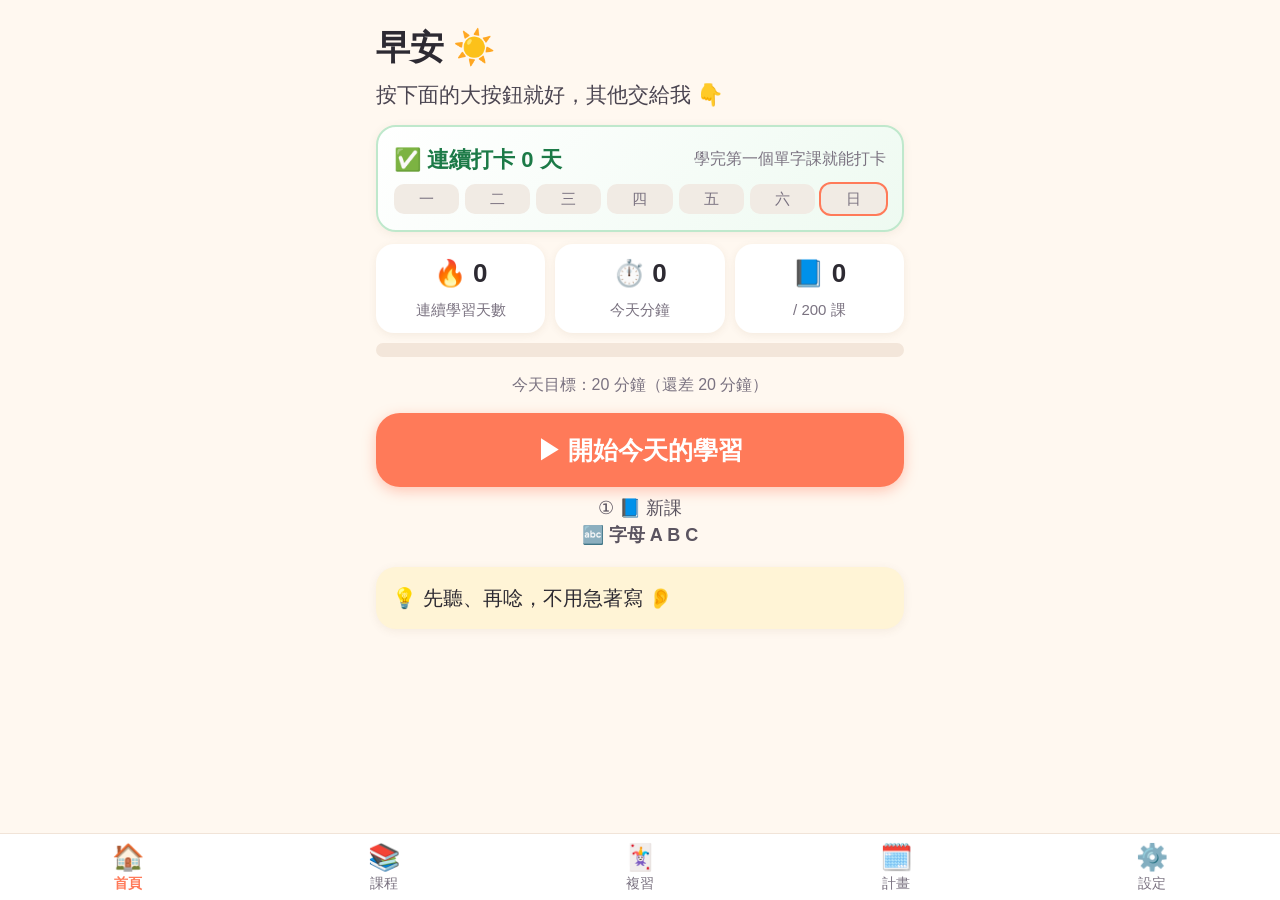
==== index.html @ 24a665cb "English learning PWA" ====
<!DOCTYPE html>
<html lang="zh-Hant">
<head>
<meta charset="utf-8">
<meta name="viewport" content="width=device-width, initial-scale=1, viewport-fit=cover">
<title>英文從零開始</title>
<meta name="description" content="給完全零基礎的中文使用者：從 ABC 開始，一步一步學英文">
<meta name="theme-color" content="#ff7a59">
<meta name="apple-mobile-web-app-capable" content="yes">
<meta name="mobile-web-app-capable" content="yes">
<meta name="apple-mobile-web-app-status-bar-style" content="default">
<meta name="apple-mobile-web-app-title" content="英文從零">
<link rel="apple-touch-icon" href="icons/apple-touch-icon.png">
<link rel="icon" type="image/png" href="icons/icon-192.png">
<link rel="manifest" href="manifest.json">
<link rel="stylesheet" href="style.css">
</head>
<body>
<div id="app"><main class="page"><p class="lead center">載入中…</p></main></div>
<noscript>請開啟 JavaScript 才能使用。</noscript>
<script src="data.js"></script>
<script src="data2.js"></script>
<script src="py.js"></script>
<script src="app.js"></script>
</body>
</html>
---- style.css ----
:root{--c:#ff7a59;--c2:#ffb199;--bg:#fff8f0;--ink:#2d2a32;--mut:#7a7280;--ok:#2fb36d;--bad:#f0a33a;--card:#fff;--line:#f1e4d8}
*{box-sizing:border-box;-webkit-tap-highlight-color:transparent}
html{-webkit-text-size-adjust:100%}
body{margin:0;background:var(--bg);color:var(--ink);font-family:-apple-system,BlinkMacSystemFont,"PingFang TC","Heiti TC","Noto Sans TC","Microsoft JhengHei",sans-serif;font-size:20px;line-height:1.5}
.page{max-width:560px;margin:0 auto;padding:calc(14px + env(safe-area-inset-top)) 16px calc(100px + env(safe-area-inset-bottom))}
.page.run{padding-bottom:calc(30px + env(safe-area-inset-bottom))}
h1{font-size:30px;margin:8px 0 6px}h2{font-size:24px;margin:10px 0}
.lead{font-size:21px;color:#4a4450;margin:6px 0 14px}.small,small{font-size:16px;color:var(--mut)}small{display:block}
.center{text-align:center}.greet{font-size:34px}
.card{display:block;background:var(--card);border-radius:20px;padding:16px;margin:12px 0;box-shadow:0 2px 10px rgba(120,80,40,.08);color:inherit;text-decoration:none}
.btn{display:block;width:100%;border:0;border-radius:18px;padding:14px 16px;margin:10px 0;font-size:21px;font-weight:700;min-height:58px;cursor:pointer;font-family:inherit;color:var(--ink);background:#fff;box-shadow:0 2px 8px rgba(120,80,40,.1)}
.btn:active{transform:scale(.97)}.btn:disabled{opacity:.5}
.btn.primary{background:var(--c);color:#fff;box-shadow:0 4px 14px rgba(255,122,89,.4)}
.btn.huge{font-size:25px;min-height:74px;border-radius:24px}
.btn.soft{background:#fff}.btn.danger{background:#ffe3e0;color:#b33}
.btn.sound{background:#e8f3ff;color:#1d5fa8}.btn.sound.slow{background:#eef8ec;color:#2e7a32}
.btn.tiny{display:inline-block;width:auto;min-height:44px;font-size:17px;padding:8px 14px;margin:6px 4px}
.row-c{display:flex;gap:10px;justify-content:center;flex-wrap:wrap}.row-c .btn{flex:1;min-width:120px}
.sbtns{display:flex;gap:10px}.sbtns .btn{flex:1}
.stats{display:flex;gap:10px;margin:10px 0}.stats div{flex:1;background:#fff;border-radius:18px;padding:10px 4px;text-align:center;box-shadow:0 2px 8px rgba(120,80,40,.08)}
.stats b{display:block;font-size:26px}.stats span{font-size:15px;color:var(--mut)}
.bar{height:14px;background:#f3e6da;border-radius:10px;overflow:hidden;margin:8px 0}.bar i{display:block;height:100%;background:linear-gradient(90deg,var(--c),#ffc15e);border-radius:10px;transition:width .4s}
.bar.thin{height:8px}
.next-info{font-size:18px;color:#5b5460;margin-top:-2px}
.tip{background:#fff4d6}
.tabs{position:fixed;left:0;right:0;bottom:0;display:flex;background:rgba(255,255,255,.97);border-top:1px solid var(--line);padding-bottom:env(safe-area-inset-bottom);z-index:5}
.tabs a{flex:1;text-align:center;padding:8px 0 6px;font-size:14px;color:var(--mut);text-decoration:none}
.tabs a span{display:block;font-size:26px;line-height:1.2}.tabs a.on{color:var(--c);font-weight:700}
.stage{display:flex;gap:14px;align-items:center}.st-icon{font-size:44px}.st-body{flex:1}.st-body b{font-size:21px}
.back{display:inline-block;padding:8px 0;color:var(--c);font-size:19px;text-decoration:none}
.lesson{display:flex;gap:14px;align-items:center;padding:12px 16px}.ln{width:48px;height:48px;border-radius:50%;background:#ffe9e0;display:flex;align-items:center;justify-content:center;font-weight:700;font-size:18px;flex:none}
.lb{flex:1}.lb b{font-size:20px}.lesson.nextup{outline:3px solid var(--c)}
.tag{display:inline-block;color:var(--c);font-weight:700;font-size:16px}
.runtop{display:flex;gap:12px;align-items:center;position:sticky;top:0;background:var(--bg);padding:6px 0;z-index:3}
.runtop .bar{flex:1;margin:0}.x{border:0;background:#fff;border-radius:50%;width:46px;height:46px;font-size:22px;box-shadow:0 2px 6px rgba(0,0,0,.08);color:var(--mut)}
.intro{padding-top:20px}.emoji-big{font-size:96px;line-height:1.1;text-align:center}.emoji-mid{font-size:60px;line-height:1.2}
.bounce{animation:b 1s ease infinite alternate}@keyframes b{to{transform:translateY(-10px) scale(1.05)}}
.steps{display:flex;justify-content:space-around;font-size:18px;font-weight:700}
.rule{background:#fff4d6;text-align:left}
.learn{text-align:center}
.en-big{font-size:56px;font-weight:800;letter-spacing:1px;margin:4px 0;font-family:"Avenir Next",-apple-system,Arial,sans-serif}
.en-sent{font-size:32px;font-weight:800;margin:8px 0;line-height:1.3;font-family:"Avenir Next",-apple-system,Arial,sans-serif}
.en-mid{font-size:34px;font-weight:800}
.hl{color:var(--c);text-decoration:underline;text-decoration-thickness:4px;text-underline-offset:6px}
.hint{font-size:20px;color:#8a6d3b;background:#fff4d6;display:inline-block;padding:2px 12px;border-radius:12px;margin:4px 0}
.zh{font-size:22px;color:#4a4450}.zh.big{font-size:28px;font-weight:700;margin:6px 0 10px}
.letter-big{font-size:120px;font-weight:800;line-height:1;margin:6px 0;font-family:"Avenir Next",Arial,sans-serif;color:#2d2a32}.letter-big span{color:var(--c);margin-left:24px}
.card.mini{text-align:left;font-size:19px;padding:12px 14px}
.card.ex{display:flex;align-items:center;gap:14px;text-align:left;cursor:pointer}.card.ex>div{flex:1}.play{font-size:30px}
.trace{background:#fff;border-radius:20px;padding:10px;box-shadow:0 2px 10px rgba(120,80,40,.08)}
.trace canvas{width:100%;aspect-ratio:2/1;touch-action:none;border-radius:14px;display:block}
.parts{display:flex;justify-content:center;align-items:center;gap:8px;font-size:34px;font-weight:800;margin:6px 0}
.parts span{background:#ffe9e0;border-radius:12px;padding:0 14px}.parts i{font-style:normal;color:var(--mut)}
.spk{font-size:20px;font-weight:700;color:var(--mut)}
.actions{display:flex;gap:10px;position:sticky;bottom:calc(8px + env(safe-area-inset-bottom));margin-top:14px}.actions .btn{flex:1;margin:0}
.rec{background:#fff;border-radius:18px;padding:12px;margin:10px 0;text-align:center;font-size:21px;box-shadow:0 2px 8px rgba(0,0,0,.06)}
.rec.on{background:#ffe9e0;animation:pulse 1s infinite alternate}.rec.ok{background:#e3f7ea}.rec.big{font-size:23px}
@keyframes pulse{to{background:#ffd2c2}}
.q h2{text-align:center}.q>.btn.sound{margin:10px auto}.q-big{font-size:60px;color:var(--c);vertical-align:middle}
.opts{display:grid;grid-template-columns:1fr;gap:10px;margin-top:14px}
.opt{border:3px solid transparent;background:#fff;border-radius:18px;padding:14px;font-size:24px;font-weight:700;min-height:64px;text-align:left;display:flex;align-items:center;gap:12px;box-shadow:0 2px 8px rgba(120,80,40,.1);color:var(--ink);font-family:inherit}
.opt.big{justify-content:center;font-size:34px}.opt .oe{font-size:36px}
.opt.right{border-color:var(--ok);background:#e3f7ea}.opt.wrong{border-color:var(--bad);background:#fff1dd}
.fb{text-align:center;font-size:24px;font-weight:700;margin:14px 0 4px;padding:10px;border-radius:16px}
.fb.ok{background:#e3f7ea;color:#1c7a47}.fb.soft{background:#fff1dd;color:#9a5a00}
.slots{display:flex;justify-content:center;gap:8px;margin:18px 0}.slots span{width:46px;height:58px;border-bottom:4px solid #d9c9bb;font-size:38px;font-weight:800;text-align:center;line-height:58px}
.slots span.right{color:var(--ok);border-color:var(--ok)}.slots span.wrong{color:#c77700;border-color:var(--bad)}
.tiles{display:flex;flex-wrap:wrap;justify-content:center;gap:10px;margin:10px 0}
.tile{min-width:58px;height:58px;border:0;border-radius:14px;background:#fff;font-size:30px;font-weight:800;box-shadow:0 3px 0 #e8d8ca;color:var(--ink);font-family:inherit}
.tile.wtile{font-size:22px;padding:0 14px}.tile.used{opacity:.25}
.built{min-height:70px;background:#fff;border-radius:16px;padding:12px;margin:16px 0;font-size:24px;font-weight:700;text-align:center;border:3px dashed #e8d8ca}
.built span{display:inline-block;margin:2px 3px}.built.right{border:3px solid var(--ok);background:#e3f7ea}.built.wrong{border:3px solid var(--bad)}
.correct{color:var(--ok);margin-top:6px}
.stars{font-size:44px}
.dlg{margin:10px 0}.bubble{max-width:88%;background:#fff;border-radius:20px;padding:10px 14px;margin:10px 0;box-shadow:0 2px 8px rgba(120,80,40,.08);cursor:pointer}
.bubble.b{margin-left:auto;background:#e8f3ff}.bubble.now{outline:3px solid var(--c)}
.who{font-size:15px;color:var(--mut)}.en-line{font-size:23px;font-weight:700}.bubble .zh{font-size:18px}
.explain{font-size:21px;line-height:1.7;background:#fff4d6}
.flash{text-align:center;padding:24px 16px}
.boxes{display:flex;gap:6px;margin:12px 0}.boxes div{flex:1;background:#fff;border-radius:14px;padding:8px 2px;text-align:center;box-shadow:0 2px 8px rgba(120,80,40,.08)}
.boxes b{display:block;font-size:24px}.boxes span{font-size:14px}.boxes small{font-size:12px}
.plan-list{padding-left:24px;margin:8px 0}.plan-list li{margin:4px 0}
.road .day{display:flex;gap:10px;background:#fff;border-radius:14px;padding:10px 12px;margin:8px 0;font-size:17px}
.road .dn{flex:none;width:70px;font-weight:700;color:var(--c)}.road .dl a{color:var(--ink)}.road .day.ok{opacity:.6}.road .day.cur{outline:3px solid var(--c)}
.seg{display:flex;gap:6px;margin:8px 0 14px}.seg button{flex:1;border:2px solid var(--line);background:#fff;border-radius:14px;padding:10px 4px;font-size:17px;font-family:inherit;color:var(--ink)}.seg button.on{background:var(--c);color:#fff;border-color:var(--c)}
select{width:100%;font-size:18px;padding:12px;border-radius:14px;border:2px solid var(--line);margin:8px 0;background:#fff;font-family:inherit}
.sw{display:flex;gap:10px;align-items:center;margin:8px 0;font-size:19px}.sw input{width:28px;height:28px;flex:none}
#toast{position:fixed;left:50%;bottom:120px;transform:translateX(-50%);background:rgba(40,30,30,.9);color:#fff;padding:12px 20px;border-radius:14px;font-size:18px;opacity:0;transition:.3s;pointer-events:none;z-index:9}
#toast.show{opacity:1}
/* v2 */
.hint.py{background:#e6f4ff;color:#1d5fa8}
.k{border-radius:8px;padding:0 4px;font-weight:800}
.k-L{background:#ffe1d6;color:#c2410c}.k-x{color:#9aa0a6;text-decoration:line-through;background:#f1f3f4}
.k-p{background:#dbeafe;color:#1d4ed8}.k-r{background:#dcfce7;color:#15803d}.k-s{background:#fde68a;color:#a16207}
.k-S{background:#dbeafe;color:#1d4ed8}.k-V{background:#fee2e2;color:#b91c1c}.k-O{background:#dcfce7;color:#15803d}.k-C{background:#f3e8ff;color:#7e22ce}
.k-T{background:#fef3c7;color:#b45309}.k-P{background:#cffafe;color:#0e7490}.k-Q{background:#fce7f3;color:#be185d}
.legend{display:flex;flex-wrap:wrap;gap:6px;margin:6px 0 10px}.legend .k{font-size:15px;padding:3px 8px}
.explain.prin p{margin:8px 0}
.pybox{text-align:left;font-size:18px;background:#eef6ff;border:2px solid #cfe3fb}.pybox>div{margin:4px 0}
.pybox.nocn{background:#fff1f0;border-color:#ffc9c2}.nocn-tag{color:#c0392b;font-weight:800}.pybox .warn{color:#8a4b00}
.pyline{font-size:17px}.nocn-mini{color:#c0392b}
.cmp h3,.errbox h3{font-size:20px;margin:0 0 8px}
.cmp-row{display:flex;align-items:center;gap:8px;margin:8px 0;font-size:18px}.cmp-row .cz{flex:1;background:#fff4d6;border-radius:12px;padding:6px 10px}
.cmp-row .arr{font-weight:800;color:var(--c)}.cmp-row .ce{flex:1.3;background:#e6f4ff;border-radius:12px;padding:6px 10px;font-weight:700;cursor:pointer}
.errbox{background:#fffaf5;border:2px dashed #ffc9a8}.err-row{margin:10px 0;font-size:19px}.err-row .bad{color:#b45309;text-decoration:line-through;text-decoration-color:#e8a87c}
.err-row .good{color:#15803d;font-weight:800;cursor:pointer}
.pat-frame{text-align:center}.slot{display:inline-block;min-width:70px;border-bottom:4px solid var(--c);color:var(--c)}.slot.filled{background:#ffe9e0;border-radius:8px;padding:0 6px}
.fillers{display:grid;grid-template-columns:1fr 1fr;gap:10px}
.filler{border:3px solid transparent;background:#fff;border-radius:16px;padding:10px 6px;font-size:20px;font-weight:700;box-shadow:0 2px 8px rgba(120,80,40,.1);font-family:inherit;color:var(--ink)}
.filler span{display:block;font-size:32px}.filler small{font-weight:400}.filler.done{background:#f3fbf5}.filler.on{border-color:var(--c)}
.built.word{font-size:34px;letter-spacing:1px}
.tile.k{box-shadow:0 3px 0 rgba(0,0,0,.12)}.tile.k.used{opacity:.25}
.ckcard{background:linear-gradient(135deg,#fff,#eefaf1);border:2px solid #bfe8cc;cursor:pointer}.ckcard.done{background:#e3f7ea}
.ck-top{display:flex;justify-content:space-between;align-items:center;gap:8px}.ck-top b{font-size:22px;color:#1c7a47}.ck-top span{font-size:16px;color:var(--mut)}
.week{display:flex;gap:6px;margin-top:8px}.week span{flex:1;text-align:center;border-radius:10px;background:#f1ebe4;font-size:15px;padding:4px 0;color:var(--mut)}
.week span.on{background:#2fb36d;color:#fff}.week span.today{outline:2px solid var(--c)}
.ckrow{display:flex;align-items:center;gap:12px;cursor:pointer}.ckrow>div{flex:1}
.ans{width:100%;font-size:28px;padding:14px;border-radius:16px;border:3px solid var(--line);text-align:center;font-family:"Avenir Next",Arial,sans-serif;margin:8px 0}
.ans:focus{outline:none;border-color:var(--c)}
.lesson.locked{opacity:.6;cursor:pointer}
.btn.primary:disabled{opacity:1;background:#ffcfc0;box-shadow:none;color:#fff}
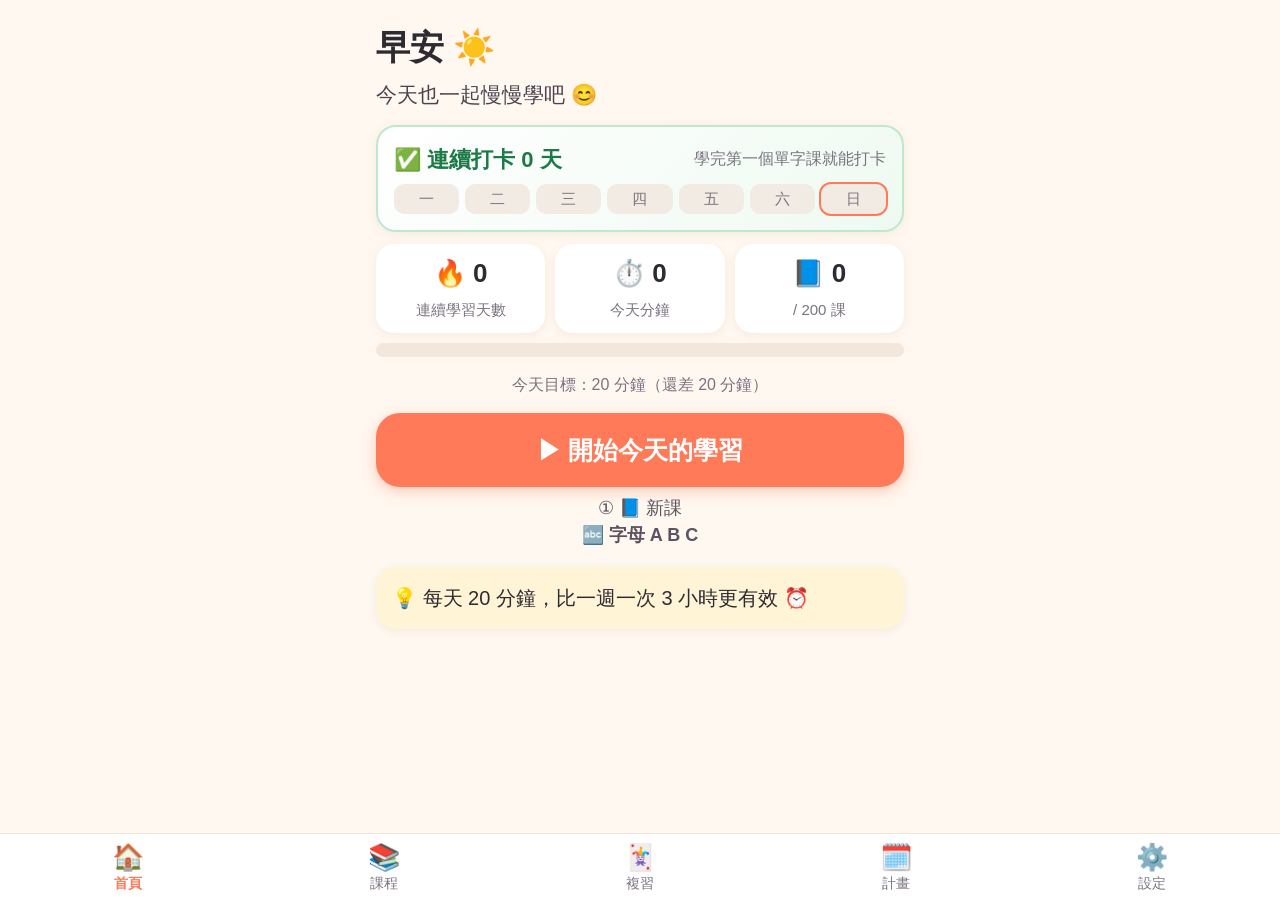
==== commit 4b3ba70d: "Gentle teacher: bubbles, recap, story/picture/try, slow Chinese voice" ====
--- a/index.html
+++ b/index.html
@@ -20,6 +20,7 @@
 <noscript>請開啟 JavaScript 才能使用。</noscript>
 <script src="data.js"></script>
 <script src="data2.js"></script>
+<script src="data3.js"></script>
 <script src="py.js"></script>
 <script src="app.js"></script>
 </body>
--- a/style.css
+++ b/style.css
@@ -119,3 +119,15 @@
 .ans:focus{outline:none;border-color:var(--c)}
 .lesson.locked{opacity:.6;cursor:pointer}
 .btn.primary:disabled{opacity:1;background:#ffcfc0;box-shadow:none;color:#fff}
+/* v3 老師 */
+.tbub{display:flex;gap:10px;align-items:flex-start;margin:10px 0;text-align:left;animation:pop .35s ease}
+@keyframes pop{from{transform:translateY(8px);opacity:0}}
+.tav{font-size:40px;line-height:1;flex:none;background:#fff;border-radius:50%;width:56px;height:56px;display:flex;align-items:center;justify-content:center;box-shadow:0 2px 8px rgba(120,80,40,.12)}
+.tb{flex:1;background:#fff;border-radius:4px 20px 20px 20px;padding:12px 14px 8px;box-shadow:0 2px 10px rgba(120,80,40,.1);border:2px solid #ffe0d4}
+.tt{font-size:23px;font-weight:700;line-height:1.45;color:#3b2f2a}
+.tbtn{display:flex;gap:8px;margin-top:8px}.tbtn button{flex:1;border:0;border-radius:12px;background:#fff1ea;color:#b4532a;font-size:16px;font-weight:700;padding:8px 4px;min-height:42px;font-family:inherit}
+.tbub.mini .tt{font-size:19px}.tbub.mini .tav{width:46px;height:46px;font-size:32px}
+.tbub.happy .tb{border-color:#bfe8cc;background:#f3fbf5}
+.pic-big{font-size:48px;line-height:1.4;margin:10px 0}
+.explain.one{font-size:24px;line-height:1.7}
+.opt.soft-miss{background:#fff6e8;border-color:#f6d39b;opacity:.7}
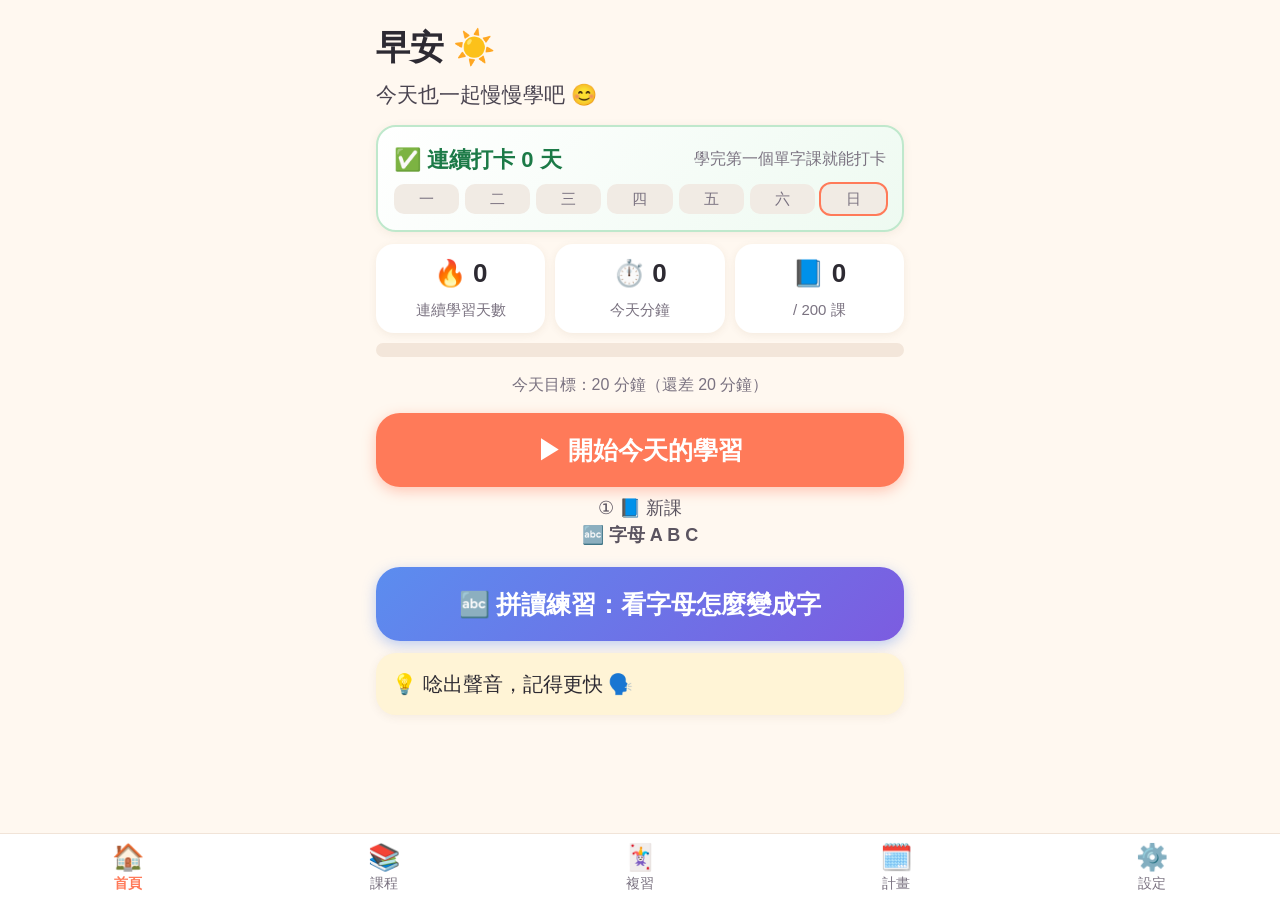
==== commit 1661f023: "Blending practice with step-by-step why, Zhou Yuru chants, phonics why, word glosses, video links, A" ====
--- a/index.html
+++ b/index.html
@@ -21,6 +21,7 @@
 <script src="data.js"></script>
 <script src="data2.js"></script>
 <script src="data3.js"></script>
+<script src="data4.js"></script>
 <script src="py.js"></script>
 <script src="app.js"></script>
 </body>
--- a/style.css
+++ b/style.css
@@ -131,3 +131,41 @@
 .pic-big{font-size:48px;line-height:1.4;margin:10px 0}
 .explain.one{font-size:24px;line-height:1.7}
 .opt.soft-miss{background:#fff6e8;border-color:#f6d39b;opacity:.7}
+/* ---- 拼讀練習 ---- */
+.btn.blendbtn{background:linear-gradient(135deg,#5b8def,#7c5ce0);color:#fff;box-shadow:0 4px 14px rgba(91,141,239,.4);text-align:center;text-decoration:none}
+.btiles{display:flex;justify-content:center;gap:14px;margin:18px 0 8px;flex-wrap:nowrap;transition:gap .35s}
+.btile{width:92px;min-height:118px;border:0;border-radius:22px;font-family:"Avenir Next",Arial,sans-serif;font-size:66px;font-weight:800;line-height:1;color:#fff;display:flex;flex-direction:column;align-items:center;justify-content:center;padding:6px 0;visibility:hidden;opacity:0;transform:scale(.6);transition:all .35s;box-shadow:0 4px 12px rgba(0,0,0,.12);cursor:pointer}
+.btile.show{visibility:visible;opacity:1;transform:scale(1)}
+.btile.c0{background:#ff7a59}.btile.c1{background:#2fb36d}.btile.c2{background:#5b8def}.btile.c3{background:#c46be0}
+.btile .bz{font-family:inherit;font-size:22px;color:#fff;font-weight:700;min-height:28px;margin-top:4px}
+.btile.show:not(.heard){animation:pulse 1.2s infinite}
+.btile.lit{transform:scale(1.12);box-shadow:0 0 0 5px #ffd84d,0 6px 16px rgba(0,0,0,.2)}
+.btile.tight{margin:0 -9px}
+.btiles.quiz .btile{cursor:default;animation:none}
+@keyframes pulse{0%,100%{box-shadow:0 0 0 0 rgba(255,122,89,.5)}50%{box-shadow:0 0 0 10px rgba(255,122,89,0)}}
+.bmerge{min-height:10px}
+.mg-row{display:flex;justify-content:center;align-items:center;gap:6px;flex-wrap:wrap;font-size:30px;font-weight:800;margin:6px 0}
+.mg-row i{font-style:normal;color:var(--mut);font-size:24px}
+.mg{background:#fff;border-radius:14px;padding:2px 12px;text-align:center;opacity:.45;transition:all .3s;font-family:"Avenir Next",Arial,sans-serif}
+.mg small{font-size:18px;color:var(--c);font-family:inherit}
+.mg.on{opacity:1;background:#fff3c4;transform:scale(1.08)}
+.bmerge.fast .mg-row i:not(:last-of-type){opacity:.15}
+.mg-out{font-family:"Avenir Next",Arial,sans-serif;font-size:40px;color:#7c5ce0;opacity:.2;transition:all .4s}
+.mg-out.on{opacity:1;transform:scale(1.15)}
+.mg-lab{text-align:center;font-size:18px;color:var(--mut)}
+.bmeaning .life{font-size:21px;margin-top:6px}
+.chant h3{margin:0 0 4px}.ch-rows{display:grid;gap:6px;margin:8px 0}
+.ch-row{display:grid;grid-template-columns:62px 1fr auto auto;align-items:center;gap:8px;border:0;border-radius:14px;background:#f7f2ec;padding:8px 10px;text-align:left;font-family:inherit;font-size:19px;color:var(--ink);cursor:pointer}
+.ch-row b{font-family:"Avenir Next",Arial,sans-serif;font-size:22px}.ch-row small{font-size:15px}
+.ch-row.new{background:#fff1d6}.ch-row.now{background:#ffd84d;transform:scale(1.02)}
+.row-c .btn{width:auto;flex:1}
+.vids b{display:block;margin-bottom:6px}.vlink{display:block;padding:10px 12px;margin:6px 0;border-radius:14px;background:#eef3ff;color:#2b4fa8;text-decoration:none;font-weight:700;font-size:18px}
+.vlink small{font-weight:400}.vnote{margin-top:4px}
+.gl{display:flex;flex-wrap:wrap;justify-content:center;gap:4px 10px;margin:6px 0}
+.gw{display:inline-flex;flex-direction:column;align-items:center;line-height:1.15;border-radius:10px;padding:2px 4px;transition:background .25s}
+.gw b{font-size:24px;font-weight:700}.gw i{font-style:normal;font-size:15px;color:var(--c);margin-top:2px}
+.gl.big .gw b{font-size:30px}.gl.big .gw i{font-size:17px}
+.gl.sm{justify-content:flex-start}.gl.sm .gw b{font-size:20px}.gl.sm .gw i{font-size:13px}
+.gw.now{background:#fff3c4;transform:scale(1.08)}
+.glnote{margin:0}
+.newtag{font-style:normal;background:var(--c);color:#fff;border-radius:8px;padding:0 6px;font-size:14px;font-weight:700}
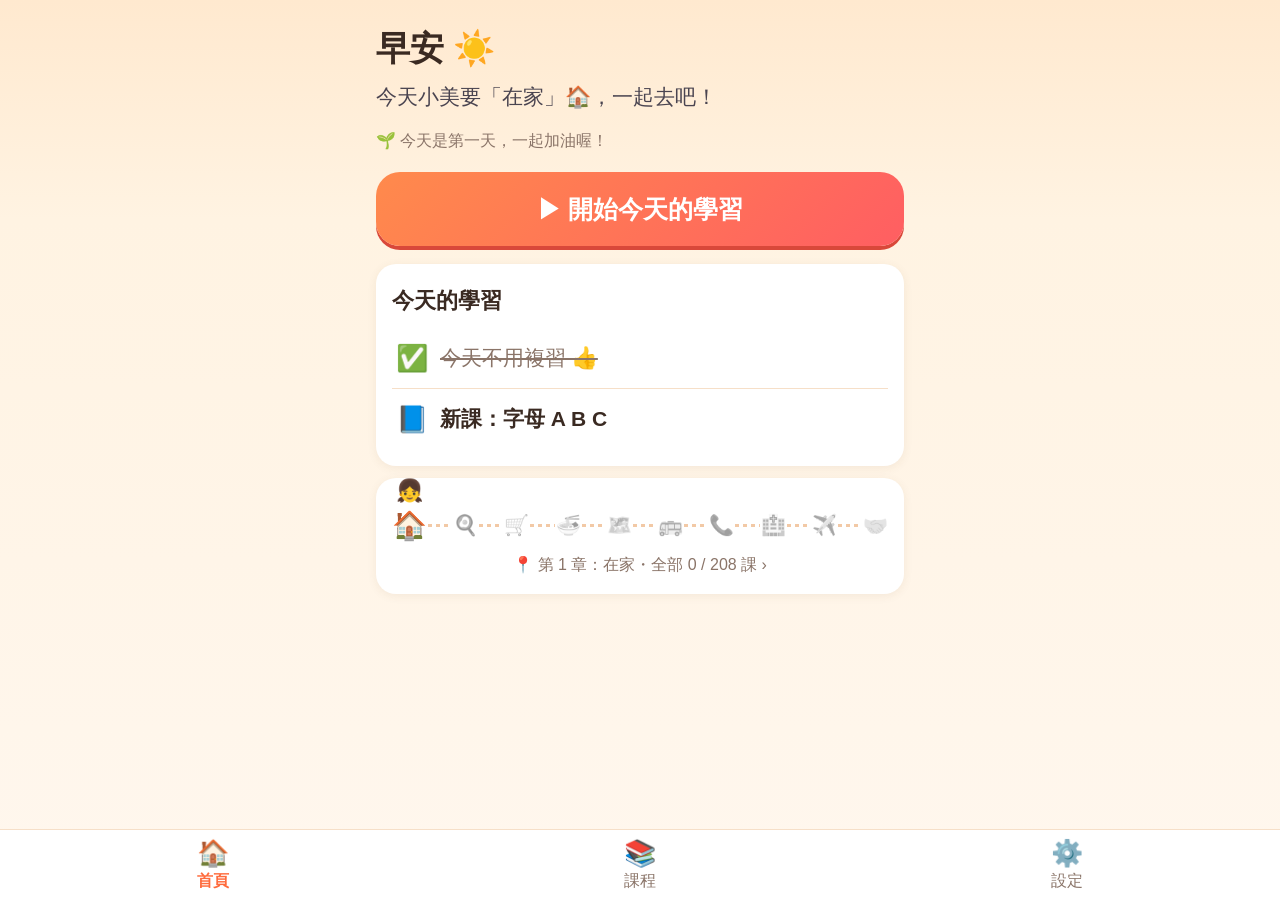
==== commit 88ed68f1: "Lively: 小美 story chapters with scene dialogues, 今天就能說 phrases (added to review), beat chants + rhymi" ====
--- a/index.html
+++ b/index.html
@@ -22,6 +22,7 @@
 <script src="data2.js"></script>
 <script src="data3.js"></script>
 <script src="data4.js"></script>
+<script src="data5.js"></script>
 <script src="py.js"></script>
 <script src="app.js"></script>
 </body>
--- a/style.css
+++ b/style.css
@@ -1,7 +1,7 @@
-:root{--c:#ff7a59;--c2:#ffb199;--bg:#fff8f0;--ink:#2d2a32;--mut:#7a7280;--ok:#2fb36d;--bad:#f0a33a;--card:#fff;--line:#f1e4d8}
+:root{--c:#ff6b3d;--c2:#ffb38a;--bg:#fff3e2;--ink:#3a2a22;--mut:#8a7468;--ok:#22b36b;--bad:#f0a33a;--card:#fff;--line:#f6dfc8}
 *{box-sizing:border-box;-webkit-tap-highlight-color:transparent}
 html{-webkit-text-size-adjust:100%}
-body{margin:0;background:var(--bg);color:var(--ink);font-family:-apple-system,BlinkMacSystemFont,"PingFang TC","Heiti TC","Noto Sans TC","Microsoft JhengHei",sans-serif;font-size:20px;line-height:1.5}
+body{margin:0;background:var(--bg);color:var(--ink);font-family:-apple-system,BlinkMacSystemFont,"PingFang TC","Heiti TC","Noto Sans TC","Microsoft JhengHei",sans-serif;font-size:21px;line-height:1.55}
 .page{max-width:560px;margin:0 auto;padding:calc(14px + env(safe-area-inset-top)) 16px calc(100px + env(safe-area-inset-bottom))}
 .page.run{padding-bottom:calc(30px + env(safe-area-inset-bottom))}
 h1{font-size:30px;margin:8px 0 6px}h2{font-size:24px;margin:10px 0}
@@ -24,7 +24,7 @@
 .next-info{font-size:18px;color:#5b5460;margin-top:-2px}
 .tip{background:#fff4d6}
 .tabs{position:fixed;left:0;right:0;bottom:0;display:flex;background:rgba(255,255,255,.97);border-top:1px solid var(--line);padding-bottom:env(safe-area-inset-bottom);z-index:5}
-.tabs a{flex:1;text-align:center;padding:8px 0 6px;font-size:14px;color:var(--mut);text-decoration:none}
+.tabs a{flex:1;text-align:center;padding:8px 0 6px;font-size:16px;color:var(--mut);text-decoration:none}
 .tabs a span{display:block;font-size:26px;line-height:1.2}.tabs a.on{color:var(--c);font-weight:700}
 .stage{display:flex;gap:14px;align-items:center}.st-icon{font-size:44px}.st-body{flex:1}.st-body b{font-size:21px}
 .back{display:inline-block;padding:8px 0;color:var(--c);font-size:19px;text-decoration:none}
@@ -169,3 +169,66 @@
 .gw.now{background:#fff3c4;transform:scale(1.08)}
 .glnote{margin:0}
 .newtag{font-style:normal;background:var(--c);color:#fff;border-radius:8px;padding:0 6px;font-size:14px;font-weight:700}
+/* ---- 簡化版版面 ---- */
+.card h3{margin:4px 0 10px;font-size:22px}
+.mainbtn{font-size:26px;min-height:84px;margin:18px 0}
+.today .trow{display:flex;gap:12px;align-items:center;padding:10px 4px;border-bottom:1px solid var(--line);font-size:21px}
+.today .trow:last-of-type{border-bottom:0}.today .trow span{font-size:26px}.today .trow.ok b{color:var(--mut);font-weight:500;text-decoration:line-through}
+.today .bar{margin-top:12px}
+details.sec{background:#fff;border-radius:20px;margin:12px 0;box-shadow:0 2px 10px rgba(120,80,40,.08);overflow:hidden}
+details.sec>summary{list-style:none;display:flex;align-items:center;gap:12px;padding:16px;cursor:pointer;font-size:22px}
+details.sec>summary::-webkit-details-marker{display:none}details.sec>summary span{font-size:30px}details.sec>summary small{margin-left:auto}
+.lrow{display:flex;align-items:center;gap:12px;padding:12px 16px;border-top:1px solid var(--line);color:var(--ink);text-decoration:none;font-size:20px}
+.lrow .ln{flex:none;width:44px;text-align:center;color:var(--mut);font-weight:700}.lrow .lt{flex:1}.lrow.ok{opacity:.65}
+.lrow.nextup{background:#fff1ea;font-weight:700}.lrow em{font-style:normal;font-size:15px;background:var(--c);color:#fff;border-radius:10px;padding:2px 8px}
+details.fold{margin:10px 0}details.fold>summary{cursor:pointer;font-weight:700;padding:8px 0;color:var(--c)}
+details.adv>summary{color:var(--ink);font-size:21px}
+details.vidbox{margin:16px 0 0;text-align:center}details.vidbox>summary{cursor:pointer;color:var(--mut);font-size:18px;list-style:none}
+details.vidbox>summary::-webkit-details-marker{display:none}details.vidbox .card{text-align:left}
+.more{display:block;text-align:center;color:var(--mut);font-size:18px;margin:10px 0;text-decoration:none}
+.whyh{margin:14px 0 4px;font-weight:800;color:var(--c);font-size:21px}
+.chant.compact .ch-rows{margin:0}.chant.compact small{margin-top:6px}
+b.sub{display:block;margin-top:6px;font-size:18px;color:var(--mut)}
+.exs .card.ex{margin:8px 0}
+/* ---- 生動版：故事、地圖、節拍、彩帶 ---- */
+body{background:linear-gradient(180deg,#ffe9cf 0,#fff3e2 220px,#fff7ee 100%) fixed}
+.btn.primary{background:linear-gradient(135deg,#ff8a4c,#ff5e62);color:#fff;box-shadow:0 4px 0 #d9483a}
+.btn.primary:active{transform:translateY(3px);box-shadow:0 1px 0 #d9483a}
+.mainbtn{animation:breathe 2.2s ease-in-out infinite}@keyframes breathe{50%{transform:scale(1.03)}}
+.scene{background:linear-gradient(160deg,#fff,#fff6ea);border-radius:22px;padding:14px;margin:6px 0 12px;box-shadow:0 3px 14px rgba(200,120,60,.15)}
+.sc-top{font-size:16px;color:var(--c);font-weight:800}
+.sc-pic{font-size:52px;text-align:center;letter-spacing:6px;animation:pop .5s ease}
+.scene h2{margin:2px 0 8px;font-size:22px}
+.sc-line{display:flex;gap:10px;align-items:flex-start;margin:8px 0;cursor:pointer}
+.sc-line.me{flex-direction:row-reverse}.sc-line .who{flex:none;font-size:34px;text-align:center;line-height:1}.sc-line .who small{font-size:12px}
+.sc-line .sb{background:#fff;border:2px solid var(--line);border-radius:18px;padding:8px 12px;max-width:78%}
+.sc-line.me .sb{background:#ffeede;border-color:#ffd0ad}
+.sc-line .sb b{display:block;font-size:21px}.sc-line .sb span{font-size:16px;color:var(--mut)}
+.sc-line.now .sb{border-color:var(--c);box-shadow:0 0 0 3px rgba(255,107,61,.25);transform:scale(1.02);transition:.2s}
+.sayc{text-align:center;cursor:pointer;border:3px solid #ffd7b8}
+.chant2{background:linear-gradient(135deg,#fff,#fff0f6);border:2px dashed #ffb3c7}
+.ckl{font-size:22px;line-height:2;margin:6px 0 4px}
+.ck{display:inline-block;padding:0 6px;border-radius:10px;transition:transform .15s,background .15s}
+.ck.on{background:#ffdf6b;transform:scale(1.25) rotate(-2deg);box-shadow:0 2px 0 #f0b400}
+.fb.ok,.pop{animation:okpop .45s ease}@keyframes okpop{0%{transform:scale(.6)}60%{transform:scale(1.12)}100%{transform:scale(1)}}
+.opt.right{animation:okpop .45s ease}
+.confetti{position:fixed;inset:0;pointer-events:none;z-index:50;overflow:hidden}
+.confetti span{position:absolute;top:-40px;animation:fall 1.6s ease-in forwards}
+@keyframes fall{to{transform:translateY(105vh) rotate(540deg);opacity:.2}}
+.minimap{text-align:center;color:inherit;text-decoration:none}
+.mm-row{display:flex;align-items:center;justify-content:space-between;margin:10px 0 6px}
+.mm-row i{flex:1;height:3px;background:repeating-linear-gradient(90deg,#f2c9a6 0 4px,transparent 4px 8px);margin:0 1px}
+.mm{position:relative;font-size:20px;filter:grayscale(1);opacity:.5}.mm.ok{filter:none;opacity:1}
+.mm.cur{filter:none;opacity:1;font-size:28px}
+.me{position:absolute;left:50%;top:-30px;transform:translateX(-50%);font-style:normal;font-size:22px;animation:hop .9s ease-in-out infinite alternate}
+@keyframes hop{to{top:-38px}}
+.map{position:relative;padding:20px 0 10px}
+.map::before{content:'';position:absolute;left:50%;top:0;bottom:0;border-left:4px dashed #f2c9a6;transform:translateX(-50%)}
+details.stop{position:relative;background:#fff;border-radius:22px;margin:22px 0;box-shadow:0 3px 12px rgba(200,120,60,.15);width:88%}
+details.stop.r{margin-left:12%}details.stop[open]{width:100%;margin-left:0}
+details.stop>summary{list-style:none;display:flex;gap:12px;align-items:center;padding:14px;cursor:pointer}
+details.stop>summary::-webkit-details-marker{display:none}
+.stop .pin{position:relative;flex:none;width:56px;height:56px;border-radius:50%;background:#f3e6da;display:flex;align-items:center;justify-content:center;font-size:30px;filter:grayscale(.8)}
+.stop.ok .pin{background:#d8f5e3;filter:none}.stop.cur .pin{background:#ffe0c8;filter:none;box-shadow:0 0 0 4px #ffb38a}
+.stop .st-t{flex:1}.stop .st-t b{display:block;font-size:21px}
+.mbar{display:block;height:8px;background:#f6e6d6;border-radius:6px;margin-top:6px;overflow:hidden}.mbar i{display:block;height:100%;background:linear-gradient(90deg,#ffb36b,#ff6b3d)}
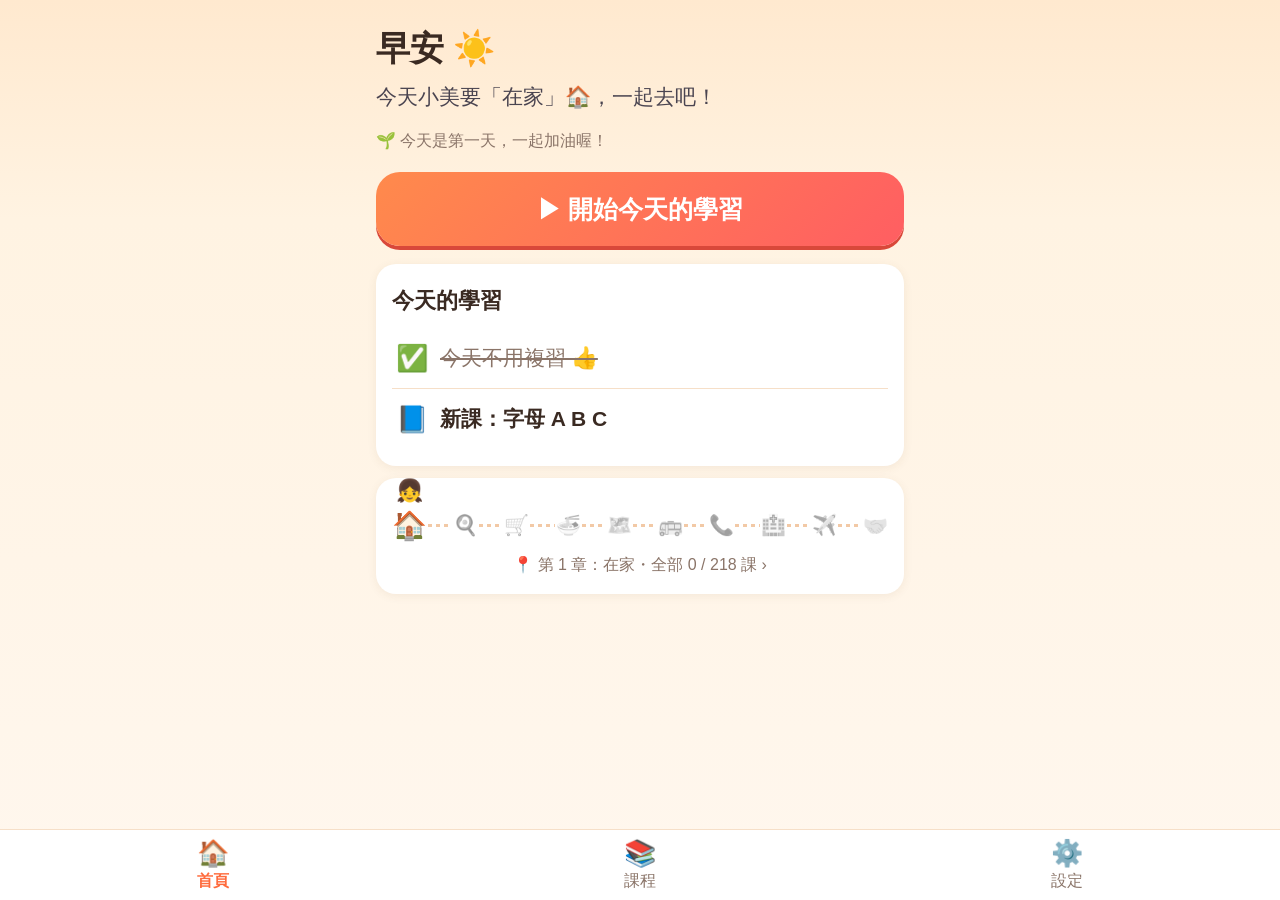
==== commit dadd646d: "怎麼看懂英文: 10 short lessons + sentence splitter tool (v9)" ====
--- a/index.html
+++ b/index.html
@@ -23,6 +23,7 @@
 <script src="data3.js"></script>
 <script src="data4.js"></script>
 <script src="data5.js"></script>
+<script src="data6.js"></script>
 <script src="py.js"></script>
 <script src="app.js"></script>
 </body>
--- a/style.css
+++ b/style.css
@@ -232,3 +232,34 @@
 .stop.ok .pin{background:#d8f5e3;filter:none}.stop.cur .pin{background:#ffe0c8;filter:none;box-shadow:0 0 0 4px #ffb38a}
 .stop .st-t{flex:1}.stop .st-t b{display:block;font-size:21px}
 .mbar{display:block;height:8px;background:#f6e6d6;border-radius:6px;margin-top:6px;overflow:hidden}.mbar i{display:block;height:100%;background:linear-gradient(90deg,#ffb36b,#ff6b3d)}
+/* ---------- 🧠 怎麼看懂英文／拆句子小工具 ---------- */
+.k-N{background:#dcfce7;color:#15803d}.k-A{background:#f3e8ff;color:#7e22ce}.k-X{background:#e5e7eb;color:#374151}
+.uh{font-size:26px;text-align:center;margin:6px 0}
+.ucard{padding:14px}.ucard h3{margin:0 0 8px;font-size:21px}
+.blk{display:inline-flex;flex-direction:column;align-items:center;justify-content:center;gap:2px;border-radius:14px;padding:6px 10px;margin:4px 3px;border:2px solid transparent;font-family:inherit;min-width:44px;vertical-align:top;line-height:1.25}
+.blk b{font-size:22px}.blk i{font-style:normal;font-size:15px;font-weight:700;opacity:.9}.blk u{text-decoration:none;font-size:12px;font-weight:700;opacity:.65}
+.blk s{text-decoration:none;display:flex;gap:6px;flex-wrap:wrap;justify-content:center;border-top:1px dashed rgba(0,0,0,.18);margin-top:4px;padding-top:3px}
+.blk s em{font-style:normal;display:flex;flex-direction:column;align-items:center;font-size:13px;font-weight:700}.blk s q{quotes:none;font-size:12px;opacity:.7}
+.blk.ct{margin-left:-6px;min-width:0}
+.ublks.big .blk b{font-size:26px}.ublks.big .blk i{font-size:16px}
+.blk.now{outline:4px solid #f59e0b;transform:scale(1.08);transition:transform .15s}
+.urow{display:flex;align-items:center;gap:8px;flex-wrap:wrap;margin:4px 0}.ulab{font-size:22px;min-width:52px;font-weight:800;color:var(--c)}
+.ublks{display:flex;flex-wrap:wrap;align-items:flex-start;flex:1}.utxt{font-size:20px;font-weight:700}
+.mini{border:0;background:#fff1dd;border-radius:12px;padding:6px 10px;font-size:18px;cursor:pointer}
+.ulist .ur{display:grid;grid-template-columns:auto 1fr;gap:2px 12px;padding:8px 0;border-top:1px solid var(--line);align-items:center}.ulist .ur:first-child{border-top:0}
+.ulist .u0{font-size:24px;font-weight:900;color:var(--c);grid-row:span 2}.ulist .u1{font-size:20px;font-weight:800}.ulist .u2{font-size:17px;opacity:.75}
+.slash{font-size:22px;font-weight:800;text-align:center;margin:6px 0;line-height:2}.slash em{font-style:normal;color:#ef4444;font-weight:900}.slash .k{padding:2px 8px}
+.uzh{text-align:center;font-size:22px;font-weight:800;margin:8px 0;color:#9a3412}.uq{font-size:26px;font-weight:800;text-align:center;margin-bottom:8px}
+.opts{display:grid;gap:12px;margin:12px 0}
+.tapb{background:#fff;border:3px solid #fed7aa;cursor:pointer}.tapb b{font-size:26px}.tapb.shake,.blk.shake{animation:shk .35s}@keyframes shk{25%{transform:translateX(-6px)}75%{transform:translateX(6px)}}
+.blk.got{animation:okpop .45s ease}.tile2{cursor:pointer;border:3px solid rgba(0,0,0,.08)}.tile2.used{opacity:.25}
+.built{min-height:64px;border:3px dashed #fed7aa;border-radius:16px;padding:6px;margin:8px 0}
+.cutline{font-size:26px;font-weight:800;line-height:2.4;text-align:center}.cw{padding:0 2px}
+.gap{border:0;background:transparent;color:#d1d5db;font-size:30px;font-weight:900;padding:0 7px;cursor:pointer;min-width:30px}.gap.on{color:#ef4444;background:#fee2e2;border-radius:8px}.gap.bad{color:#b91c1c;background:#fecaca;text-decoration:line-through}
+.ucta{display:grid;grid-template-columns:auto 1fr;gap:0 12px;align-items:center;text-decoration:none;color:#fff;background:linear-gradient(135deg,#8b5cf6,#ec4899);border-radius:20px;padding:14px 16px;margin:10px 0;box-shadow:0 4px 12px rgba(139,92,246,.35)}
+.ucta span{font-size:40px;grid-row:span 2}.ucta b{font-size:23px}.ucta small{font-size:16px;opacity:.95}
+.ucta.tool{background:linear-gradient(135deg,#0ea5e9,#22c55e);box-shadow:0 4px 12px rgba(14,165,233,.3)}
+.sq{width:100%;box-sizing:border-box;font-size:20px;padding:12px 14px;border-radius:14px;border:2px solid #fed7aa;margin:8px 0}
+.chips{display:flex;gap:8px;margin:6px 0 10px}.chip{border:2px solid #fed7aa;background:#fff;border-radius:999px;padding:8px 16px;font-size:18px;font-weight:700;cursor:pointer}.chip.on{background:var(--c);color:#fff;border-color:var(--c)}
+.lt small{display:block;font-size:15px;opacity:.7;font-weight:600}
+.legend .blk{min-width:70px}
